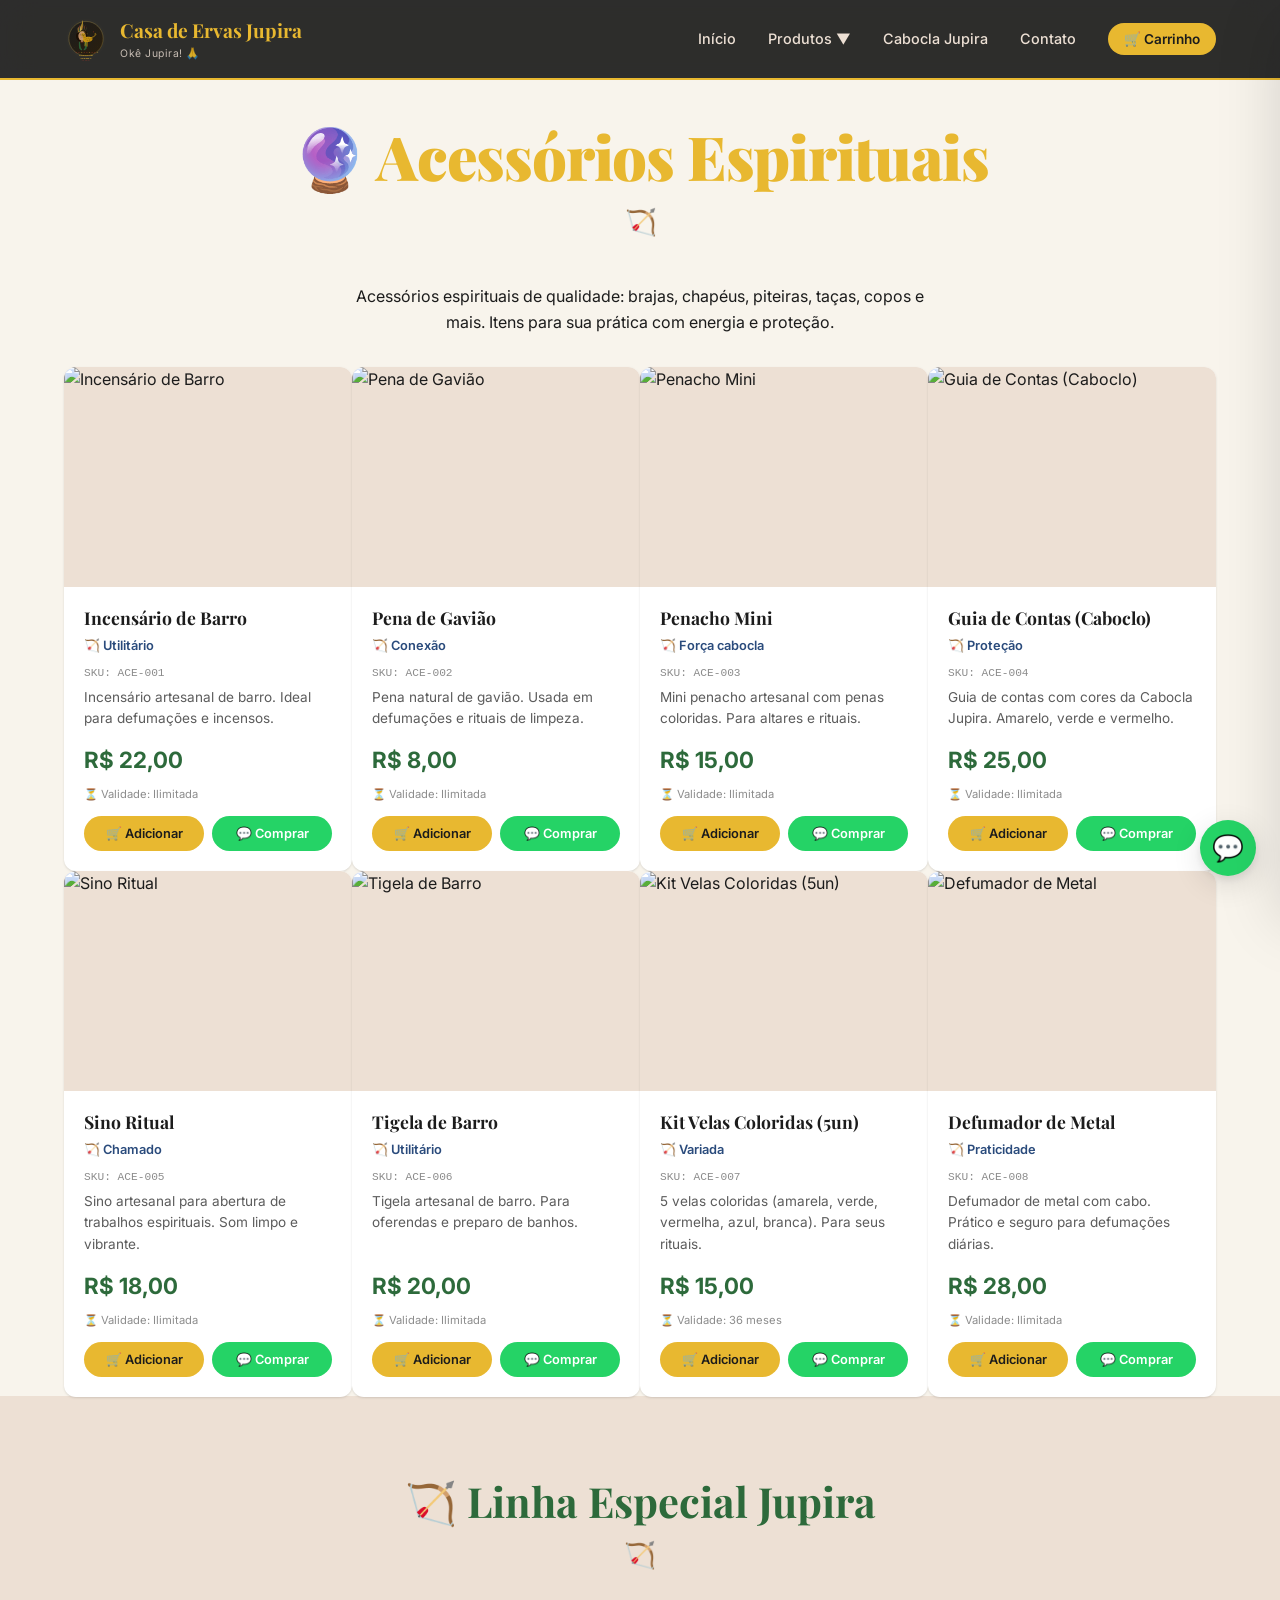
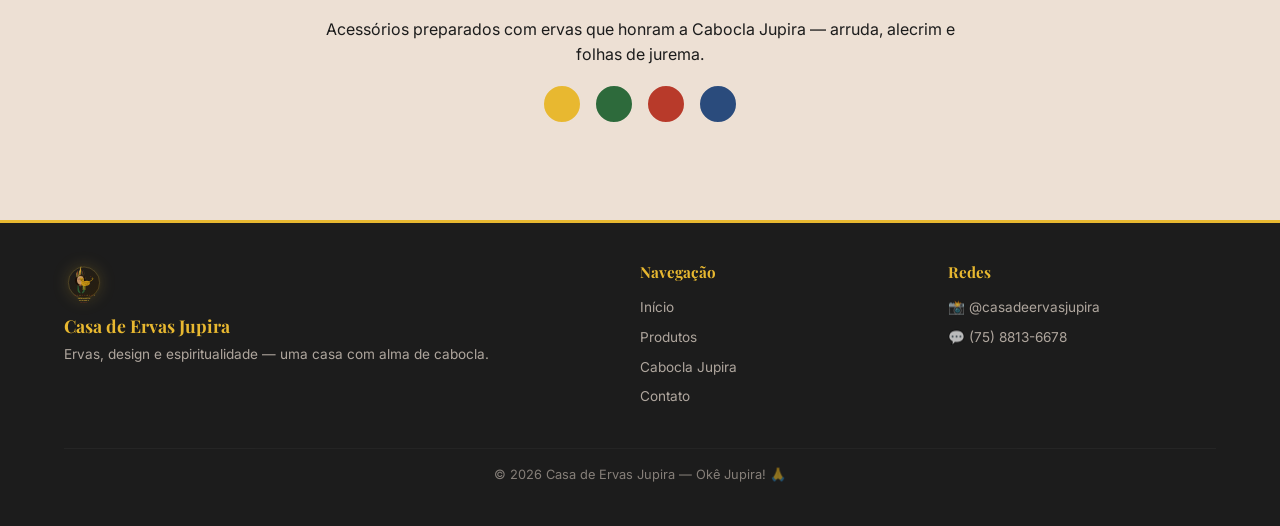
==== acessorios.html @ 44f0dab5 "feat: adicionar páginas de categorias e melhorar navegação - Criar páginas individuais: velas.html, " ====
<!DOCTYPE html>
<html lang="pt-BR">
<head>
  <meta charset="UTF-8">
  <meta name="viewport" content="width=device-width, initial-scale=1.0">
  <title>Acessórios Espirituais — Casa de Ervas Jupira</title>
  <meta name="description" content="Acessórios espirituais: brajas, chapéus, piteiras, taças, copos e mais. Itens para sua prática com energia e proteção.">
  <link rel="preconnect" href="https://fonts.googleapis.com">
  <link href="https://fonts.googleapis.com/css2?family=Playfair+Display:wght@400;700;900&family=Inter:wght@400;500;600;700&family=DM+Serif+Display:ital@0;1&display=swap" rel="stylesheet">
  <link rel="stylesheet" href="css/style.css">
  <link rel="icon" href="assets/images/logo-jupira.svg" type="image/svg+xml">
</head>
<body>

  <!-- ===== HEADER ===== -->
  <header class="header">
    <div class="container">
      <a href="index.html" class="header-logo">
        <img src="assets/images/logo-jupira.svg" alt="Casa de Ervas Jupira" width="44" height="44">
        <div>
          <span>Casa de Ervas Jupira</span>
          <small>Okê Jupira! 🙏</small>
        </div>
      </a>
      <nav class="header-nav" id="headerNav">
        <a href="index.html">Início</a>
        <div class="nav-dropdown">
          <a href="produtos.html" id="produtosToggle">Produtos ▼</a>
          <div class="dropdown-menu" id="produtosMenu">
            <a href="ervas.html">🌱 Ervas</a>
            <a href="defumadores.html">🕯️ Defumadores</a>
            <a href="velas.html">🕯️ Velas</a>
            <a href="kits.html">🎁 Kits</a>
            <a href="produtos.html">Ver Catálogo</a>
          </div>
        </div>
        <a href="sobre.html">Cabocla Jupira</a>
        <a href="contato.html">Contato</a>
        <button class="cart-btn" onclick="showCart()">
          🛒 Carrinho <span class="cart-count">0</span>
        </button>
      </nav>
      <button class="mobile-toggle" id="mobileToggle" aria-label="Menu">
        <span></span><span></span><span></span>
      </button>
    </div>
  </header>

  <!-- ===== PAGE HEADER ===== -->
  <section style="padding-top:calc(var(--header-h) + 40px);padding-bottom:0" class="section">
    <div class="container">
      <h1 class="section-title reveal">🔮 Acessórios Espirituais</h1>
      <p class="text-center reveal" style="color:var(--gray);max-width:600px;margin:0 auto 2rem">
        Acessórios espirituais de qualidade: brajas, chapéus, piteiras, taças, copos e mais. Itens para sua prática com energia e proteção.
      </p>

      <div class="produtos-grid" id="produtosGrid">
        <!-- Rendered by JS -->
      </div>
    </div>
  </section>

  <!-- ===== LINHA JUPIRA ===== -->
  <section class="section section-beige">
    <div class="container reveal" style="text-align:center;max-width:700px">
      <h2 class="section-title">🏹 Linha Especial Jupira</h2>
      <p style="color:var(--gray);margin-bottom:1rem">
        Acessórios preparados com ervas que honram a Cabocla Jupira — arruda, alecrim e folhas de jurema.
      </p>
      <div class="cores-jupira" style="justify-content:center">
        <span style="background:#E8B830"></span>
        <span style="background:#2D6A3B"></span>
        <span style="background:#B83A2A"></span>
        <span style="background:#2A4B7C"></span>
      </div>
    </div>
  </section>

  <!-- ===== FOOTER ===== -->
  <footer class="footer">
    <div class="container">
      <div class="footer-grid">
        <div class="footer-brand">
          <img src="assets/images/logo-jupira.svg" alt="Casa de Ervas Jupira" width="40" height="40">
          <h3>Casa de Ervas Jupira</h3>
          <p>Ervas, design e espiritualidade — uma casa com alma de cabocla.</p>
        </div>
        <div>
          <h4>Navegação</h4>
          <a href="index.html">Início</a>
          <a href="produtos.html">Produtos</a>
          <a href="sobre.html">Cabocla Jupira</a>
          <a href="contato.html">Contato</a>
        </div>
        <div>
          <h4>Redes</h4>
          <a href="https://instagram.com/casadeervasjupira" target="_blank">📸 @casadeervasjupira</a>
          <a href="https://wa.me/557588136678" target="_blank">💬 (75) 8813-6678</a>
        </div>
      </div>
      <div class="footer-bottom">
        © 2026 Casa de Ervas Jupira — Okê Jupira! 🙏
      </div>
    </div>
  </footer>

  <!-- ===== CART SIDEBAR ===== -->
  <div class="cart-overlay" id="cartOverlay"></div>
  <div class="cart-sidebar" id="cartSidebar">
    <div class="cart-header">
      <h3>🛒 Seu Carrinho</h3>
      <button class="cart-close" onclick="hideCart()">✕</button>
    </div>
    <div class="cart-items" id="cartItems"></div>
    <div class="cart-footer">
      <div class="cart-total">
        <span>Total</span>
        <span id="cartTotalValue">R$ 0,00</span>
      </div>
      <button class="btn btn-whatsapp" onclick="cartWhatsApp()">💬 Finalizar Pedido</button>
    </div>
  </div>

  <!-- WhatsApp Float -->
  <a href="https://wa.me/557588136678?text=Ol%C3%A1!%20Vim%20pela%20Casa%20de%20Ervas%20Jupira%20%F0%9F%8C%BF%20Ok%C3%AA%20Jupira!" target="_blank" class="whatsapp-float">💬</a>

  <script src="js/produtos.js"></script>
  <script src="js/cart.js"></script>
  <script src="js/main.js"></script>
  <script>
    // Filter products for acessorios category
    document.addEventListener('DOMContentLoaded', function() {
      renderProdutos('acessorios');
    });
  </script>
</body>
</html>
---- css/style.css ----
/* ===========================================================
   CASA DE ERVAS JUPIRA — Design System Refinado
   Cores cabocla: Amarelo #E8B830 | Verde #2D6A3B | Vermelho #B83A2A | Anil #2A4B7C
   Inspiração: Cabocla Jupira jovem + Onça-pintada + Floresta
   =========================================================== */

/* ----- 1. PRIMITIVES / TOKENS ----- */
:root {
  /* Core palette */
  --yellow: #E8B830;
  --yellow-light: #F5D86E;
  --yellow-dark: #C99A1F;
  --green: #2D6A3B;
  --green-light: #3D8A4E;
  --green-bright: #4CAF50;
  --green-dark: #1E4A28;
  --red: #B83A2A;
  --red-light: #D94A3A;
  --red-bright: #E53935;
  --red-dark: #8C2A1E;
  --anil: #2A4B7C;
  --anil-light: #3A6B9C;
  --anil-bright: #1E88E5;

  /* Neutrals */
  --dark: #1C1C1C;
  --dark-2: #2A1F0E;
  --gray-800: #2D2D2D;
  --gray-600: #5C5C5C;
  --gray-400: #8C8C8C;
  --gray-200: #C8C8C8;
  --offwhite: #F8F4EC;
  --sand: #EDE0D4;
  --white: #FFFFFF;

  /* Indigenous accent colors */
  --urucum: #CC2936;
  --jenipapo: #1A1A2E;
  --tabatinga: #F5F0E8;
  --jaguar-gold: #D4A017;
  --aroeira-pink: #D44D5C;
  --arruda-green: #5A7D6B;

  /* Typography */
  --font-display: 'Playfair Display', Georgia, serif;
  --font-body: 'Inter', -apple-system, BlinkMacSystemFont, 'Segoe UI', sans-serif;
  --font-quote: 'DM Serif Display', Georgia, serif;

  /* Spacing scale (4px base) */
  --space-1: 4px;
  --space-2: 8px;
  --space-3: 12px;
  --space-4: 16px;
  --space-5: 20px;
  --space-6: 24px;
  --space-8: 32px;
  --space-10: 40px;
  --space-12: 48px;
  --space-16: 64px;
  --space-20: 80px;

  /* Border radius */
  --radius-sm: 6px;
  --radius-md: 12px;
  --radius-lg: 20px;
  --radius-full: 50px;

  /* Shadows */
  --shadow-sm: 0 1px 3px rgba(0,0,0,0.08), 0 1px 2px rgba(0,0,0,0.06);
  --shadow-md: 0 4px 12px rgba(0,0,0,0.1), 0 2px 4px rgba(0,0,0,0.06);
  --shadow-lg: 0 8px 30px rgba(0,0,0,0.12), 0 4px 8px rgba(0,0,0,0.08);
  --shadow-xl: 0 20px 60px rgba(0,0,0,0.15);
  --shadow-glow: 0 0 30px rgba(232,184,48,0.15);

  /* Transitions */
  --ease-out: cubic-bezier(0.16, 1, 0.3, 1);
  --ease-in-out: cubic-bezier(0.65, 0, 0.35, 1);
  --duration-fast: 200ms;
  --duration-normal: 400ms;
  --duration-slow: 600ms;

  /* Layout */
  --max-width: 1200px;
  --header-h: 80px;
}

/* ----- 2. RESET ----- */
*, *::before, *::after { box-sizing: border-box; margin: 0; padding: 0; }

html {
  scroll-behavior: smooth;
  -webkit-font-smoothing: antialiased;
  -moz-osx-font-smoothing: grayscale;
}

body {
  font-family: var(--font-body);
  color: var(--dark);
  background: var(--offwhite);
  line-height: 1.6;
  overflow-x: hidden;
}

img { max-width: 100%; height: auto; display: block; }
a { color: inherit; text-decoration: none; }
ul { list-style: none; }
button { cursor: pointer; font-family: var(--font-body); }
.container { max-width: var(--max-width); margin: 0 auto; padding: 0 var(--space-6); }

/* ----- 3. TYPOGRAPHY ----- */
h1, h2, h3, h4, h5 { font-family: var(--font-display); line-height: 1.2; font-weight: 700; }
h1 { font-size: clamp(2.2rem, 5vw, 3.8rem); font-weight: 900; color: var(--yellow); letter-spacing: -0.02em; }
h2 { font-size: clamp(1.6rem, 4vw, 2.6rem); color: var(--green); }
h3 { font-size: clamp(1.2rem, 3vw, 1.8rem); }
h4 { font-size: 1.1rem; }

.section-title {
  text-align: center;
  margin-bottom: var(--space-12);
  position: relative;
}
.section-title::after {
  content: '🏹';
  display: block;
  font-size: 1.6rem;
  margin-top: var(--space-3);
  animation: float 3s ease-in-out infinite;
}

/* ----- 4. HEADER ----- */
.header {
  position: fixed; top: 0; left: 0; right: 0; z-index: 1000;
  height: var(--header-h);
  background: rgba(28,28,28,0.92);
  backdrop-filter: blur(16px) saturate(180%);
  -webkit-backdrop-filter: blur(16px) saturate(180%);
  border-bottom: 2px solid var(--yellow);
  transition: background var(--duration-normal) var(--ease-out);
}

.header .container {
  display: flex;
  align-items: center;
  justify-content: space-between;
  height: 100%;
}

.header-logo {
  display: flex;
  align-items: center;
  gap: var(--space-3);
  z-index: 1001;
}
.header-logo img { width: 44px; height: 44px; border-radius: 50%; }
.header-logo span {
  font-family: var(--font-display);
  font-size: 1.2rem;
  color: var(--yellow);
  font-weight: 700;
}
.header-logo small {
  display: block;
  font-size: 0.65rem;
  color: var(--sand);
  font-family: var(--font-body);
  font-weight: 400;
  letter-spacing: 0.5px;
  opacity: 0.8;
}

.header-nav {
  display: flex;
  align-items: center;
  gap: var(--space-8);
}

.header-nav a {
  color: var(--sand);
  font-size: 0.9rem;
  font-weight: 500;
  transition: color var(--duration-fast) ease;
  position: relative;
  padding: var(--space-1) 0;
}
.header-nav a:hover,
.header-nav a.active { color: var(--yellow); }

.header-nav a::after {
  content: '';
  position: absolute;
  bottom: -2px; left: 0; right: 0;
  height: 2px;
  background: var(--yellow);
  transform: scaleX(0);
  transition: transform var(--duration-normal) var(--ease-out);
}
.header-nav a:hover::after,
.header-nav a.active::after { transform: scaleX(1); }

.cart-btn {
  display: flex; align-items: center; gap: var(--space-2);
  background: var(--yellow); color: var(--dark); padding: var(--space-2) var(--space-4);
  border-radius: var(--radius-full); font-size: 0.85rem; font-weight: 600;
  transition: all var(--duration-fast) var(--ease-out); border: none;
}
.cart-btn:hover { background: var(--yellow-light); transform: translateY(-1px); box-shadow: var(--shadow-md); }
.cart-count {
  background: var(--red); color: white; font-size: 0.65rem;
  min-width: 18px; height: 18px; border-radius: 50%;
  display: flex; align-items: center; justify-content: center; font-weight: 700;
}

.mobile-toggle {
  display: none; flex-direction: column; gap: 5px; cursor: pointer;
  background: none; border: none; padding: var(--space-1); z-index: 1001;
}
.mobile-toggle span {
  width: 24px; height: 2px; background: var(--sand);
  transition: all var(--duration-fast) var(--ease-out); border-radius: 2px;
}
.mobile-toggle.open span:nth-child(1) { transform: rotate(45deg) translate(5px, 5px); }
.mobile-toggle.open span:nth-child(2) { opacity: 0; }
.mobile-toggle.open span:nth-child(3) { transform: rotate(-45deg) translate(5px, -5px); }

/* ----- 5. BUTTONS ----- */
.btn {
  display: inline-flex; align-items: center; gap: var(--space-2);
  padding: 14px 32px; border-radius: var(--radius-full);
  font-weight: 600; font-size: 0.95rem;
  transition: all var(--duration-fast) var(--ease-out);
  cursor: pointer; border: none; font-family: var(--font-body);
  position: relative; overflow: hidden;
}

.btn::after {
  content: '';
  position: absolute; inset: 0;
  background: linear-gradient(135deg, rgba(255,255,255,0.1), transparent);
  opacity: 0;
  transition: opacity var(--duration-fast) ease;
}
.btn:hover::after { opacity: 1; }

.btn-primary { background: var(--yellow); color: var(--dark); }
.btn-primary:hover { background: var(--yellow-light); transform: translateY(-2px); box-shadow: var(--shadow-md); }

.btn-secondary { background: transparent; color: var(--yellow); border: 2px solid var(--yellow); }
.btn-secondary:hover { background: var(--yellow); color: var(--dark); transform: translateY(-2px); }

.btn-whatsapp { background: #25D366; color: white; }
.btn-whatsapp:hover { background: #20BD5A; transform: translateY(-2px); box-shadow: var(--shadow-md); }

.btn-sm { padding: 10px 20px; font-size: 0.85rem; }
.btn-lg { padding: 16px 40px; font-size: 1.1rem; }

/* ----- 6. HERO ----- */
.hero {
  min-height: 100vh; display: flex; align-items: center;
  background: linear-gradient(135deg, var(--dark) 0%, var(--dark-2) 40%, var(--green-dark) 100%);
  position: relative; overflow: hidden; padding-top: var(--header-h);
}

.hero::before {
  content: ''; position: absolute; inset: 0;
  background:
    radial-gradient(ellipse at 20% 50%, rgba(232,184,48,0.08) 0%, transparent 50%),
    radial-gradient(ellipse at 80% 50%, rgba(45,106,59,0.1) 0%, transparent 50%);
  z-index: 0;
}

.hero::after {
  content: ''; position: absolute; bottom: 0; left: 0; right: 0; height: 200px;
  background: linear-gradient(transparent, var(--offwhite)); z-index: 1;
  pointer-events: none;
}

.hero .container {
  position: relative; z-index: 2;
  display: grid; grid-template-columns: 1fr 1fr; gap: 60px; align-items: center;
}

.hero-content h1 { margin-bottom: var(--space-2); }
.hero-content .subtitle {
  font-family: var(--font-quote); font-size: 1.3rem; color: var(--sand);
  font-style: italic; margin-bottom: var(--space-6);
}
.hero-content p { color: rgba(255,255,255,0.7); font-size: 1.05rem; max-width: 500px; margin-bottom: var(--space-8); line-height: 1.7; }

.hero-buttons { display: flex; gap: var(--space-4); flex-wrap: wrap; }

.hero-visual { display: flex; justify-content: center; align-items: center; }
.hero-visual svg { max-width: 420px; width: 100%; filter: drop-shadow(0 10px 60px rgba(232,184,48,0.15)); }

/* Hero decorative corner elements */
.hero-corner {
  position: absolute; z-index: 1; pointer-events: none; opacity: 0.15;
}
.hero-corner--tl { top: 100px; left: -40px; transform: rotate(-30deg); width: 120px; }
.hero-corner--br { bottom: 80px; right: -30px; transform: rotate(150deg); width: 100px; }

/* ----- 7. SECTIONS ----- */
.section { padding: var(--space-20) 0; }
.section-beige { background: var(--sand); }
.section-dark { background: var(--dark); color: var(--sand); }
.section-dark h2 { color: var(--yellow); }
.section-dark .section-title::after { opacity: 0.7; }

/* ----- 8. FEATURES GRID ----- */
.features-grid {
  display: grid;
  grid-template-columns: repeat(auto-fit, minmax(240px, 1fr));
  gap: var(--space-6);
}
.feature-card {
  background: var(--white); padding: var(--space-8) var(--space-6);
  border-radius: var(--radius-md); text-align: center;
  box-shadow: var(--shadow-sm); transition: all var(--duration-normal) var(--ease-out);
  border-top: 3px solid var(--yellow);
  position: relative; overflow: hidden;
}
.feature-card::before {
  content: '';
  position: absolute; top: 0; left: 0; right: 0;
  height: 3px;
  background: linear-gradient(90deg, var(--yellow), var(--red), var(--green));
  opacity: 0;
  transition: opacity var(--duration-normal) ease;
}
.feature-card:hover::before { opacity: 1; }
.feature-card:hover { transform: translateY(-6px); box-shadow: var(--shadow-lg); }
.feature-card .icon { font-size: 2.8rem; margin-bottom: var(--space-4); display: block; }
.feature-card h3 { font-size: 1.15rem; margin-bottom: var(--space-2); color: var(--green); }
.feature-card p { font-size: 0.9rem; color: var(--gray-600); line-height: 1.7; }

/* ----- 9. PRODUCT CARDS ----- */
.produtos-grid {
  display: grid;
  grid-template-columns: repeat(auto-fill, minmax(280px, 1fr));
  gap: var(--space-7);
}

.produto-card {
  background: var(--white); border-radius: var(--radius-md); overflow: hidden;
  box-shadow: var(--shadow-sm); transition: all var(--duration-normal) var(--ease-out);
  display: flex; flex-direction: column;
  will-change: transform;
}
.produto-card:hover { transform: translateY(-6px); box-shadow: var(--shadow-xl); }

.produto-card .img-wrap {
  height: 220px; background: var(--sand); position: relative; overflow: hidden;
}
.produto-card .img-wrap img {
  width: 100%; height: 100%; object-fit: cover;
  transition: transform var(--duration-slow) var(--ease-out);
}
.produto-card:hover .img-wrap img { transform: scale(1.08); }

.produto-card .img-wrap .img-placeholder {
  width: 100%; height: 100%;
  display: flex; align-items: center; justify-content: center;
  font-size: 3rem;
  background: linear-gradient(135deg, var(--sand), var(--offwhite));
}

.produto-card .badge {
  position: absolute; top: var(--space-3); left: var(--space-3);
  background: var(--yellow); color: var(--dark); padding: 4px 12px;
  border-radius: var(--radius-full); font-size: 0.7rem; font-weight: 700;
  z-index: 2;
}
.produto-card .badge-jupira { background: var(--red); color: white; }
.produto-card .badge-especial { background: var(--green); color: white; }

.produto-card .info {
  padding: var(--space-5); flex: 1;
  display: flex; flex-direction: column;
}
.produto-card .info h3 { font-size: 1.1rem; margin-bottom: var(--space-2); }
.produto-card .info .energia {
  font-size: 0.8rem; color: var(--anil); font-weight: 600;
  margin-bottom: var(--space-2);
  display: flex; align-items: center; gap: var(--space-1);
}
.produto-card .info .sku {
  font-size: 0.7rem; color: var(--gray-400); font-family: monospace;
  margin-bottom: var(--space-1);
}
.produto-card .info .desc {
  font-size: 0.85rem; color: var(--gray-600); margin-bottom: var(--space-3);
  flex: 1; line-height: 1.6;
}
.produto-card .info .preco {
  font-size: 1.4rem; font-weight: 700; color: var(--green);
  margin-bottom: var(--space-2);
}
.produto-card .info .validade {
  font-size: 0.7rem; color: var(--gray-400); margin-bottom: var(--space-3);
}
.produto-card .info .actions { display: flex; gap: var(--space-2); }
.produto-card .info .actions .btn {
  flex: 1; justify-content: center; font-size: 0.8rem; padding: 10px 16px;
}

/* ----- 10. SOBRE (JUPIRA) SECTION ----- */
.sobre-grid { display: grid; grid-template-columns: 1fr 1fr; gap: var(--space-12); align-items: start; }
.sobre-visual svg { width: 100%; max-width: 400px; margin: 0 auto; display: block; }
.sobre-texto h2 { margin-bottom: var(--space-6); }
.sobre-texto p { margin-bottom: var(--space-4); color: var(--gray-600); line-height: 1.8; }
.sobre-texto .quote {
  font-family: var(--font-quote); font-style: italic; font-size: 1.15rem;
  color: var(--red); padding: var(--space-5) var(--space-6);
  border-left: 4px solid var(--yellow);
  background: rgba(232,184,48,0.06);
  border-radius: 0 var(--radius-sm) var(--radius-sm) 0;
  margin: var(--space-6) 0;
}
.cores-jupira { display: flex; gap: var(--space-3); margin: var(--space-4) 0; }
.cores-jupira span {
  width: 40px; height: 40px; border-radius: 50%;
  border: 2px solid var(--sand); transition: transform var(--duration-fast) ease;
}
.cores-jupira span:hover { transform: scale(1.15); }

/* ----- 11. CATEGORY FILTER ----- */
.filtros { display: flex; gap: var(--space-3); flex-wrap: wrap; justify-content: center; margin-bottom: var(--space-8); }
.filtro-btn {
  padding: 10px 24px; border-radius: var(--radius-full);
  border: 2px solid var(--green);
  background: transparent; color: var(--green); font-weight: 600; font-size: 0.85rem;
  cursor: pointer; transition: all var(--duration-fast) var(--ease-out);
}
.filtro-btn:hover { background: var(--green); color: white; transform: translateY(-1px); }
.filtro-btn.active { background: var(--green); color: white; box-shadow: var(--shadow-md); }

/* ----- 12. CART ----- */
.cart-overlay {
  position: fixed; inset: 0; background: rgba(0,0,0,0.5); z-index: 2000;
  opacity: 0; pointer-events: none; transition: opacity var(--duration-normal) ease;
}
.cart-overlay.open { opacity: 1; pointer-events: all; }

.cart-sidebar {
  position: fixed; top: 0; right: 0; bottom: 0;
  width: 420px; max-width: 90vw;
  background: var(--white); z-index: 2001; padding: var(--space-6);
  transform: translateX(100%);
  transition: transform var(--duration-normal) var(--ease-out);
  display: flex; flex-direction: column;
  box-shadow: var(--shadow-xl);
}
.cart-sidebar.open { transform: translateX(0); }

.cart-header { display: flex; justify-content: space-between; align-items: center; margin-bottom: var(--space-6); }
.cart-header h3 { font-family: var(--font-display); color: var(--green); font-size: 1.2rem; }
.cart-close { background: none; border: none; font-size: 1.5rem; cursor: pointer; color: var(--gray-400); transition: color var(--duration-fast) ease; }
.cart-close:hover { color: var(--dark); }

.cart-items { flex: 1; overflow-y: auto; display: flex; flex-direction: column; gap: var(--space-3); }
.cart-item {
  display: flex; gap: var(--space-3); padding: var(--space-3);
  background: var(--offwhite); border-radius: var(--radius-sm); align-items: center;
}
.cart-item img { width: 56px; height: 56px; border-radius: var(--radius-sm); object-fit: cover; }
.cart-item-info { flex: 1; }
.cart-item-info h4 { font-size: 0.9rem; margin-bottom: 2px; }
.cart-item-info .preco { font-size: 0.85rem; color: var(--green); font-weight: 600; }
.cart-item-qty { display: flex; align-items: center; gap: var(--space-2); }
.cart-item-qty button {
  width: 28px; height: 28px; border-radius: 50%; border: 1px solid var(--sand);
  background: white; cursor: pointer; font-weight: 700; font-size: 0.9rem;
  display: flex; align-items: center; justify-content: center;
  transition: all var(--duration-fast) ease;
}
.cart-item-qty button:hover { border-color: var(--green); background: var(--offwhite); }
.cart-item-qty span { font-weight: 600; min-width: 20px; text-align: center; }
.cart-item .remove { color: var(--gray-400); cursor: pointer; font-size: 1.1rem; background: none; border: none; transition: color var(--duration-fast) ease; padding: 4px; }
.cart-item .remove:hover { color: var(--red); }

.cart-footer { border-top: 1px solid var(--sand); padding-top: var(--space-4); margin-top: var(--space-4); }
.cart-total { display: flex; justify-content: space-between; font-weight: 700; font-size: 1.1rem; margin-bottom: var(--space-3); }
.cart-footer .btn-whatsapp { width: 100%; justify-content: center; padding: 14px; font-size: 1rem; }
.cart-empty { text-align: center; padding: var(--space-10) 0; color: var(--gray-600); }
.cart-empty .icon { font-size: 3rem; margin-bottom: var(--space-3); }

/* ----- 12.5 CART META (SKU / Validade) ----- */
.cart-meta { display: flex; gap: var(--space-2); margin-top: 4px; flex-wrap: wrap; }
.cart-sku { font-size: 0.6rem; color: var(--gray-400); font-family: monospace; }
.cart-validade { font-size: 0.6rem; color: var(--gray-400); }

/* ----- 12.6 CATEGORIAS GRID (Home) ----- */
.categorias-grid {
  display: grid;
  grid-template-columns: repeat(auto-fit, minmax(130px, 1fr));
  gap: var(--space-4);
}
.categoria-card {
  display: flex; flex-direction: column; align-items: center; gap: var(--space-2);
  background: var(--white); padding: var(--space-5) var(--space-3);
  border-radius: var(--radius-md); text-align: center;
  border: 1px solid var(--sand); box-shadow: var(--shadow-sm);
  transition: all var(--duration-normal) var(--ease-out);
}
.categoria-card:hover { transform: translateY(-4px); box-shadow: var(--shadow-lg); border-color: var(--green); }
.categoria-icon { font-size: 2rem; }
.categoria-nome { font-size: 0.85rem; font-weight: 600; color: var(--green); }
.categoria-count { font-size: 0.7rem; color: var(--gray-400); }

/* ----- 12.7 MESSAGE QUICK BUTTONS ----- */
.msg-quick-btn {
  display: block; padding: var(--space-4); background: var(--white);
  border-radius: var(--radius-sm); border: 1px solid var(--sand);
  text-align: center; font-size: 0.9rem; font-weight: 500; color: var(--green);
  text-decoration: none; cursor: pointer;
  transition: all var(--duration-fast) var(--ease-out);
}
.msg-quick-btn:hover { border-color: var(--green); background: var(--offwhite); transform: translateY(-2px); box-shadow: var(--shadow-sm); }

/* ----- 13. FOOTER ----- */
.footer {
  background: var(--dark); color: var(--sand); padding: var(--space-10) 0;
  border-top: 3px solid var(--yellow);
}
.footer-grid { display: grid; grid-template-columns: 2fr 1fr 1fr; gap: var(--space-10); }
.footer-brand img { width: 40px; height: 40px; margin-bottom: var(--space-3); filter: drop-shadow(0 0 8px rgba(232,184,48,0.2)); }
.footer-brand h3 { font-family: var(--font-display); color: var(--yellow); font-size: 1.1rem; margin-bottom: var(--space-2); }
.footer-brand p { font-size: 0.85rem; opacity: 0.7; line-height: 1.6; }
.footer h4 { color: var(--yellow); font-family: var(--font-display); margin-bottom: var(--space-4); font-size: 0.95rem; }
.footer a { display: block; font-size: 0.85rem; opacity: 0.7; margin-bottom: var(--space-2); transition: all var(--duration-fast) ease; }
.footer a:hover { opacity: 1; color: var(--yellow); padding-left: 4px; }
.footer-bottom { text-align: center; margin-top: var(--space-8); padding-top: var(--space-4); border-top: 1px solid rgba(255,255,255,0.08); font-size: 0.8rem; opacity: 0.5; }

/* ----- 14. WHATSAPP FLOAT ----- */
.whatsapp-float {
  position: fixed; bottom: 24px; right: 24px; z-index: 999;
  width: 56px; height: 56px; border-radius: 50%;
  background: #25D366; color: white; border: none;
  display: flex; align-items: center; justify-content: center;
  font-size: 1.6rem; cursor: pointer; box-shadow: var(--shadow-lg);
  transition: all var(--duration-fast) var(--ease-out);
  animation: whatsappPulse 2s ease-in-out infinite;
}
.whatsapp-float:hover { transform: scale(1.1) rotate(-5deg); box-shadow: 0 8px 30px rgba(37,211,102,0.4); animation: none; }

@keyframes whatsappPulse {
  0%, 100% { box-shadow: var(--shadow-lg); }
  50% { box-shadow: 0 8px 30px rgba(37,211,102,0.3); }
}

/* ----- 15. PRODUTO DETAIL PAGE ----- */
.produto-page { padding-top: calc(var(--header-h) + var(--space-10)); min-height: 100vh; }
.produto-detail {
  display: grid; grid-template-columns: 1fr 1fr; gap: var(--space-12); margin-top: var(--space-8);
}
.produto-detail .gallery {
  border-radius: var(--radius-md); overflow: hidden; background: var(--sand);
  position: relative;
}
.produto-detail .gallery img { width: 100%; height: 500px; object-fit: cover; }
.produto-detail .gallery .gallery-badge {
  position: absolute; top: var(--space-4); left: var(--space-4);
  padding: 6px 16px; border-radius: var(--radius-full); font-size: 0.8rem; font-weight: 700;
}
.produto-detail .info { padding: var(--space-4) 0; }
.produto-detail .info h1 { color: var(--dark); margin-bottom: var(--space-2); }
.produto-detail .info .energia {
  font-size: 1rem; color: var(--anil); font-weight: 500;
  display: flex; align-items: center; gap: var(--space-2); margin-bottom: var(--space-2);
}
.produto-detail .info .sku-validade {
  display: flex; gap: var(--space-6); margin-bottom: var(--space-4);
  font-size: 0.8rem; color: var(--gray-400);
}
.produto-detail .info .sku-validade span { display: flex; align-items: center; gap: var(--space-1); }
.produto-detail .info .preco {
  font-size: 2.2rem; color: var(--green); font-weight: 700; margin: var(--space-4) 0;
}
.produto-detail .info .desc {
  color: var(--gray-600); line-height: 1.8; margin-bottom: var(--space-6);
  font-size: 1rem;
}
.produto-detail .info .actions { display: flex; flex-direction: column; gap: var(--space-3); }
.produto-detail .info .actions .btn { justify-content: center; padding: 16px; }

/* ----- 16. CONTATO PAGE ----- */
.contato-page { padding-top: calc(var(--header-h) + var(--space-10)); min-height: 100vh; }
.contato-grid { display: grid; grid-template-columns: 1fr 1fr; gap: var(--space-12); margin-top: var(--space-8); max-width: 800px; margin-left: auto; margin-right: auto; }
.contato-card {
  background: var(--white); padding: var(--space-8); border-radius: var(--radius-md);
  box-shadow: var(--shadow-sm); text-align: center;
  transition: all var(--duration-normal) var(--ease-out);
}
.contato-card:hover { transform: translateY(-4px); box-shadow: var(--shadow-lg); }
.contato-card .icon { font-size: 3.5rem; margin-bottom: var(--space-4); }
.contato-card h3 { color: var(--green); margin-bottom: var(--space-2); }
.contato-card p { color: var(--gray-600); margin-bottom: var(--space-4); line-height: 1.6; }
.contato-card .btn { width: 100%; justify-content: center; }

/* ----- 17. SCROLL ANIMATIONS (Intersection Observer) ----- */
.reveal {
  opacity: 0;
  transform: translateY(40px);
  transition: opacity 0.7s var(--ease-out), transform 0.7s var(--ease-out);
  will-change: opacity, transform;
}

.reveal.visible {
  opacity: 1;
  transform: translateY(0);
}

.reveal-scale {
  opacity: 0;
  transform: scale(0.92);
  transition: opacity 0.7s var(--ease-out), transform 0.7s var(--ease-out);
  will-change: opacity, transform;
}
.reveal-scale.visible {
  opacity: 1;
  transform: scale(1);
}

.reveal-left {
  opacity: 0;
  transform: translateX(-40px);
  transition: opacity 0.7s var(--ease-out), transform 0.7s var(--ease-out);
  will-change: opacity, transform;
}
.reveal-left.visible {
  opacity: 1;
  transform: translateX(0);
}

.reveal-right {
  opacity: 0;
  transform: translateX(40px);
  transition: opacity 0.7s var(--ease-out), transform 0.7s var(--ease-out);
  will-change: opacity, transform;
}
.reveal-right.visible {
  opacity: 1;
  transform: translateX(0);
}

/* Stagger children */
.reveal-stagger > .reveal,
.reveal-stagger > .reveal-scale,
.reveal-stagger > .reveal-left,
.reveal-stagger > .reveal-right {
  transition-delay: calc(0.1s * var(--i, 0));
}

/* Reduced motion */
@media (prefers-reduced-motion: reduce) {
  .reveal, .reveal-scale, .reveal-left, .reveal-right {
    opacity: 1; transform: none; transition: none;
  }
  .animate { animation: none !important; opacity: 1 !important; }
  html { scroll-behavior: auto; }
}

/* ----- 18. KEYFRAMES ----- */
@keyframes fadeInUp {
  from { opacity: 0; transform: translateY(30px); }
  to { opacity: 1; transform: translateY(0); }
}

@keyframes float {
  0%, 100% { transform: translateY(0); }
  50% { transform: translateY(-8px); }
}

@keyframes shimmer {
  0% { background-position: -200% center; }
  100% { background-position: 200% center; }
}

.animate { animation: fadeInUp 0.6s ease both; }
.delay-1 { animation-delay: 0.1s; }
.delay-2 { animation-delay: 0.2s; }
.delay-3 { animation-delay: 0.3s; }
.delay-4 { animation-delay: 0.4s; }

/* ----- 19. CONTADOR / STATS ----- */
.stats-grid {
  display: grid; grid-template-columns: repeat(auto-fit, minmax(160px, 1fr));
  gap: var(--space-4); margin: var(--space-8) 0;
}
.stat-card {
  background: var(--white); padding: var(--space-5); border-radius: var(--radius-md);
  text-align: center; box-shadow: var(--shadow-sm); border: 1px solid var(--sand);
}
.stat-card .numero { font-size: 1.8rem; font-weight: 900; color: var(--yellow); }
.stat-card .label { font-size: 0.8rem; color: var(--gray-600); margin-top: var(--space-1); }

/* ----- 20. TIMELINE (SOBRE PAGE) ----- */
.timeline { position: relative; padding-left: var(--space-8); }
.timeline::before {
  content: ''; position: absolute; left: 8px; top: 0; bottom: 0;
  width: 3px; background: var(--yellow); border-radius: 2px;
}
.timeline-item {
  position: relative; margin-bottom: var(--space-7); padding-left: var(--space-5);
  transition: all var(--duration-normal) ease;
}
.timeline-item::before {
  content: '🏹'; position: absolute; left: -24px; top: 0; font-size: 1rem;
}
.timeline-item h3 { font-size: 1.1rem; color: var(--green); margin-bottom: var(--space-2); }
.timeline-item p { color: var(--gray-600); font-size: 0.95rem; line-height: 1.7; }

/* ----- 21. ATRIBUTOS GRID ----- */
.atributos-grid { display: grid; grid-template-columns: repeat(auto-fit, minmax(180px, 1fr)); gap: var(--space-4); }
.atributo-card {
  background: var(--white); padding: var(--space-5); border-radius: var(--radius-sm);
  text-align: center; box-shadow: var(--shadow-sm); border: 1px solid var(--sand);
  transition: all var(--duration-normal) var(--ease-out);
}
.atributo-card:hover { transform: translateY(-3px); box-shadow: var(--shadow-md); }
.atributo-card .valor { font-size: 1rem; font-weight: 700; color: var(--green); }
.atributo-card .label { font-size: 0.8rem; color: var(--gray-600); margin-top: var(--space-1); }

/* ----- 22. MESSAGE QUICK BUTTONS ----- */
.msg-grid { display: grid; grid-template-columns: 1fr 1fr; gap: var(--space-3); }
.msg-btn {
  display: block; padding: var(--space-4); background: var(--white);
  border-radius: var(--radius-sm); border: 1px solid var(--sand);
  text-align: center; font-size: 0.9rem; font-weight: 500; color: var(--green);
  transition: all var(--duration-fast) var(--ease-out);
}
.msg-btn:hover { border-color: var(--green); background: var(--offwhite); transform: translateY(-2px); box-shadow: var(--shadow-sm); }

/* ----- 23. PRODUCT INFO SECTION (detail) ----- */
.produto-info-grid { display: grid; grid-template-columns: 1fr 1fr; gap: var(--space-4); margin-top: var(--space-6); }
.produto-info-item { display: flex; align-items: center; gap: var(--space-3); padding: var(--space-3); background: var(--offwhite); border-radius: var(--radius-sm); }
.produto-info-item .label { font-size: 0.8rem; color: var(--gray-400); }
.produto-info-item .value { font-size: 0.9rem; font-weight: 600; color: var(--green); }

/* ----- 24. LINHA JUPIRA DESTAQUE ----- */
.jupira-section {
  position: relative;
  overflow: hidden;
}
.jupira-section::before {
  content: '';
  position: absolute; inset: 0;
  background: linear-gradient(135deg, rgba(184,58,42,0.05), rgba(232,184,48,0.05));
  z-index: 0;
}

/* ----- 25. NAV DROPDOWN ----- */
.nav-dropdown { position: relative; }
.nav-dropdown .dropdown-menu {
  position: absolute; top: 100%; left: 0;
  background: var(--dark); border: 1px solid var(--yellow);
  border-radius: var(--radius-md); padding: var(--space-3);
  min-width: 200px; z-index: 100;
  opacity: 0; visibility: hidden; transform: translateY(-10px);
  transition: all var(--duration-fast) var(--ease-out);
  display: flex; flex-direction: column; gap: var(--space-2);
}
.nav-dropdown .dropdown-menu.open {
  opacity: 1; visibility: visible; transform: translateY(0);
}
.nav-dropdown .dropdown-menu a {
  padding: 8px 12px; border-radius: var(--radius-sm);
  color: var(--sand); font-size: 0.85rem;
  transition: all var(--duration-fast) ease;
  display: flex; align-items: center; gap: 8px;
}
.nav-dropdown .dropdown-menu a:hover {
  background: var(--yellow); color: var(--dark);
}

/* ----- 26. RESPONSIVE ----- */
@media (max-width: 900px) {
  .hero .container { grid-template-columns: 1fr; text-align: center; }
  .hero-content p { margin: 0 auto var(--space-8); }
  .hero-buttons { justify-content: center; }
  .hero-visual { display: none; }

  .sobre-grid { grid-template-columns: 1fr; text-align: center; }
  .sobre-visual svg { max-width: 250px; }

  .produto-detail { grid-template-columns: 1fr; }
  .produto-detail .gallery img { height: 300px; }
  .produto-info-grid { grid-template-columns: 1fr; }

  .contato-grid { grid-template-columns: 1fr; }
  .footer-grid { grid-template-columns: 1fr; text-align: center; }
  .produtos-grid { grid-template-columns: repeat(2, 1fr); gap: var(--space-4); }
  .msg-grid { grid-template-columns: 1fr; }
}

@media (max-width: 600px) {
  .header-nav { display: none; }
  .mobile-toggle { display: flex; }

  .header-nav.open {
    display: flex;
    position: fixed; top: var(--header-h); left: 0; right: 0;
    background: rgba(28,28,28,0.98);
    flex-direction: column; padding: var(--space-6); gap: var(--space-5);
    border-bottom: 2px solid var(--yellow);
    align-items: center;
  }

  .produtos-grid { grid-template-columns: 1fr; }
  .section { padding: var(--space-12) 0; }
  .cart-sidebar { width: 100vw; max-width: 100vw; }
  .produto-card .img-wrap { height: 180px; }
  .stats-grid { grid-template-columns: repeat(2, 1fr); }
  .atributos-grid { grid-template-columns: repeat(2, 1fr); }
  .features-grid { grid-template-columns: 1fr; }
}

/* ----- 26. UTILITIES ----- */
.text-center { text-align: center; }
.mt-1 { margin-top: var(--space-4); }
.mt-2 { margin-top: var(--space-8); }
.mb-1 { margin-bottom: var(--space-4); }
.mb-2 { margin-bottom: var(--space-8); }
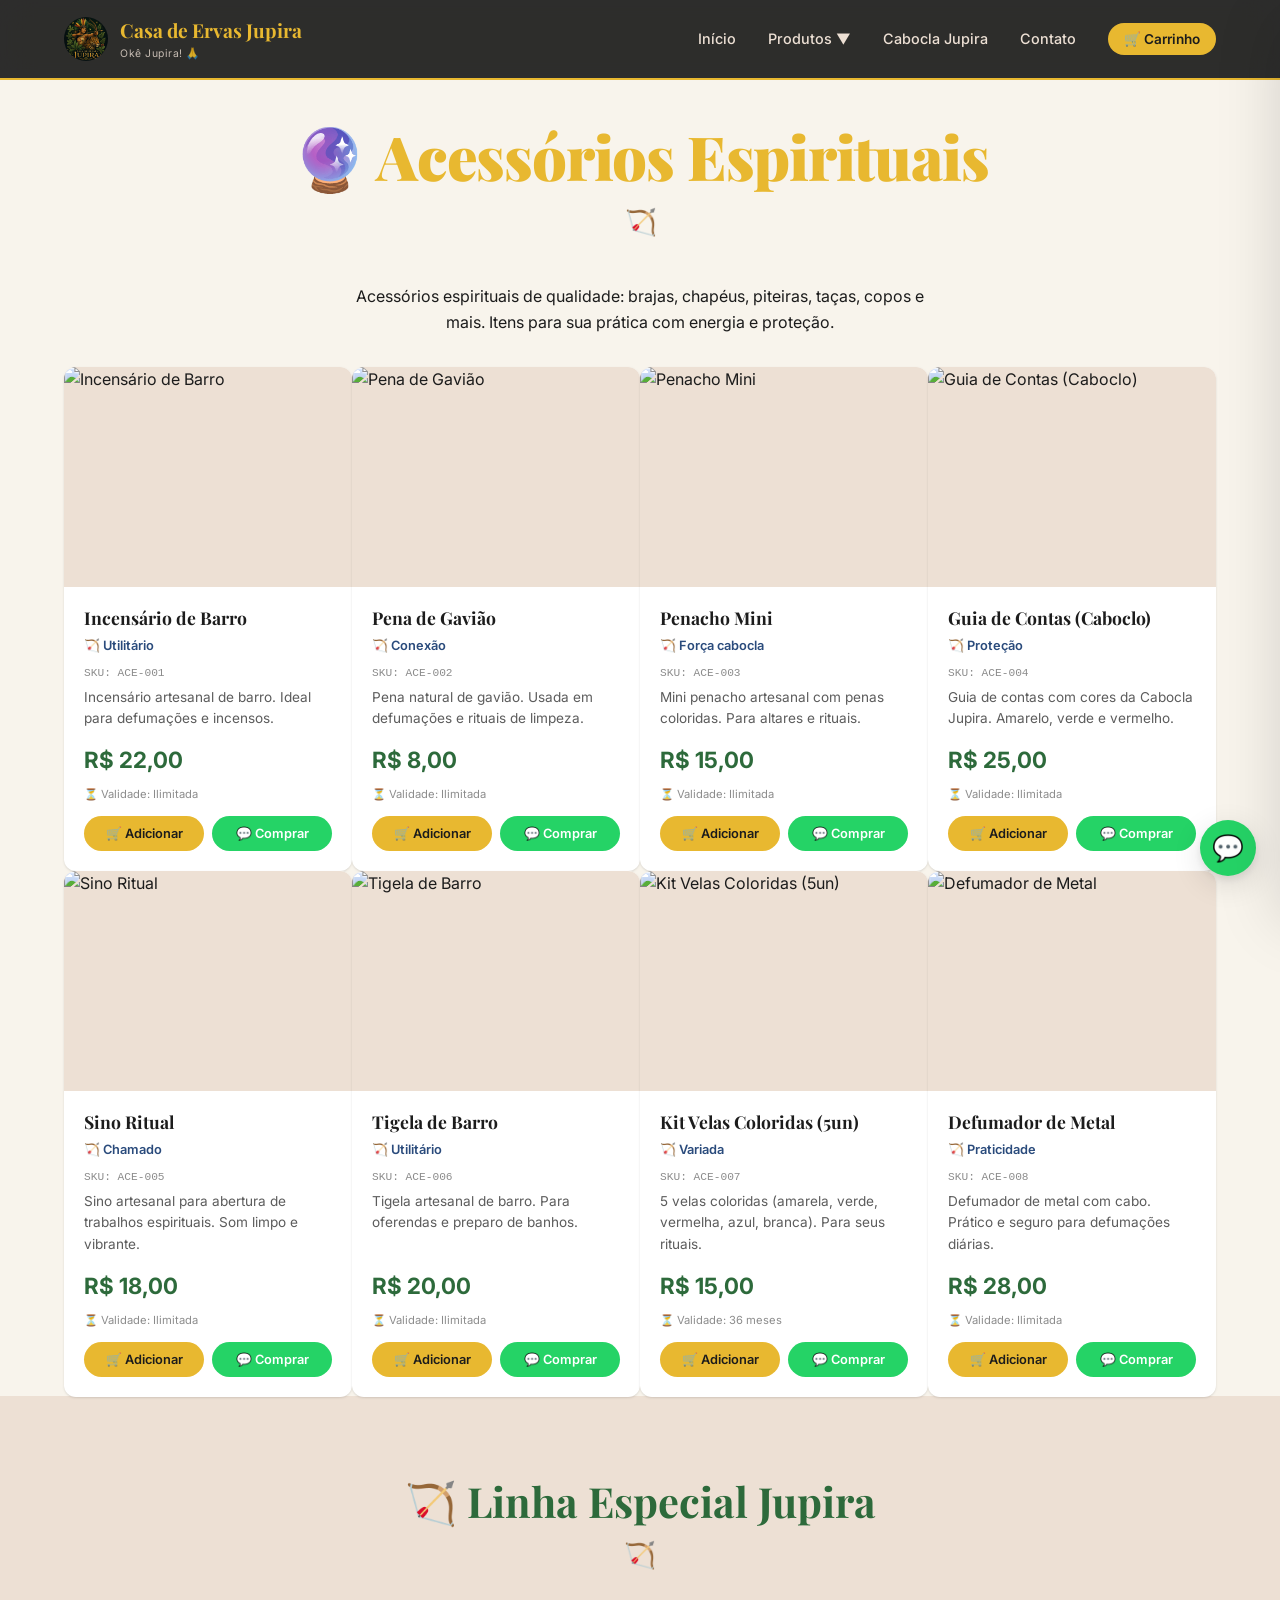
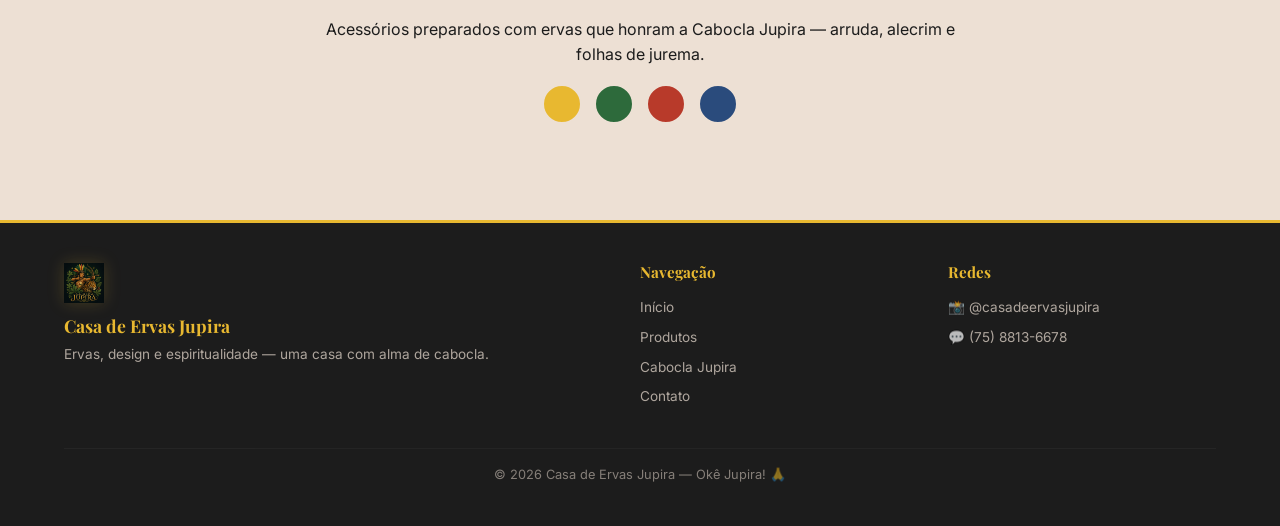
==== commit caaaf516: "feat: atualizar logo e README com nova identidade visual - Substituir logo-jupira.svg pela nova logo" ====
--- a/acessorios.html
+++ b/acessorios.html
@@ -8,7 +8,7 @@
   <link rel="preconnect" href="https://fonts.googleapis.com">
   <link href="https://fonts.googleapis.com/css2?family=Playfair+Display:wght@400;700;900&family=Inter:wght@400;500;600;700&family=DM+Serif+Display:ital@0;1&display=swap" rel="stylesheet">
   <link rel="stylesheet" href="css/style.css">
-  <link rel="icon" href="assets/images/logo-jupira.svg" type="image/svg+xml">
+  <link rel="icon" href="assets/jupira.jpeg" type="image/svg+xml">
 </head>
 <body>
 
@@ -16,7 +16,7 @@
   <header class="header">
     <div class="container">
       <a href="index.html" class="header-logo">
-        <img src="assets/images/logo-jupira.svg" alt="Casa de Ervas Jupira" width="44" height="44">
+        <img src="assets/jupira.jpeg" alt="Casa de Ervas Jupira" width="44" height="44">
         <div>
           <span>Casa de Ervas Jupira</span>
           <small>Okê Jupira! 🙏</small>
@@ -81,7 +81,7 @@
     <div class="container">
       <div class="footer-grid">
         <div class="footer-brand">
-          <img src="assets/images/logo-jupira.svg" alt="Casa de Ervas Jupira" width="40" height="40">
+          <img src="assets/jupira.jpeg" alt="Casa de Ervas Jupira" width="40" height="40">
           <h3>Casa de Ervas Jupira</h3>
           <p>Ervas, design e espiritualidade — uma casa com alma de cabocla.</p>
         </div>
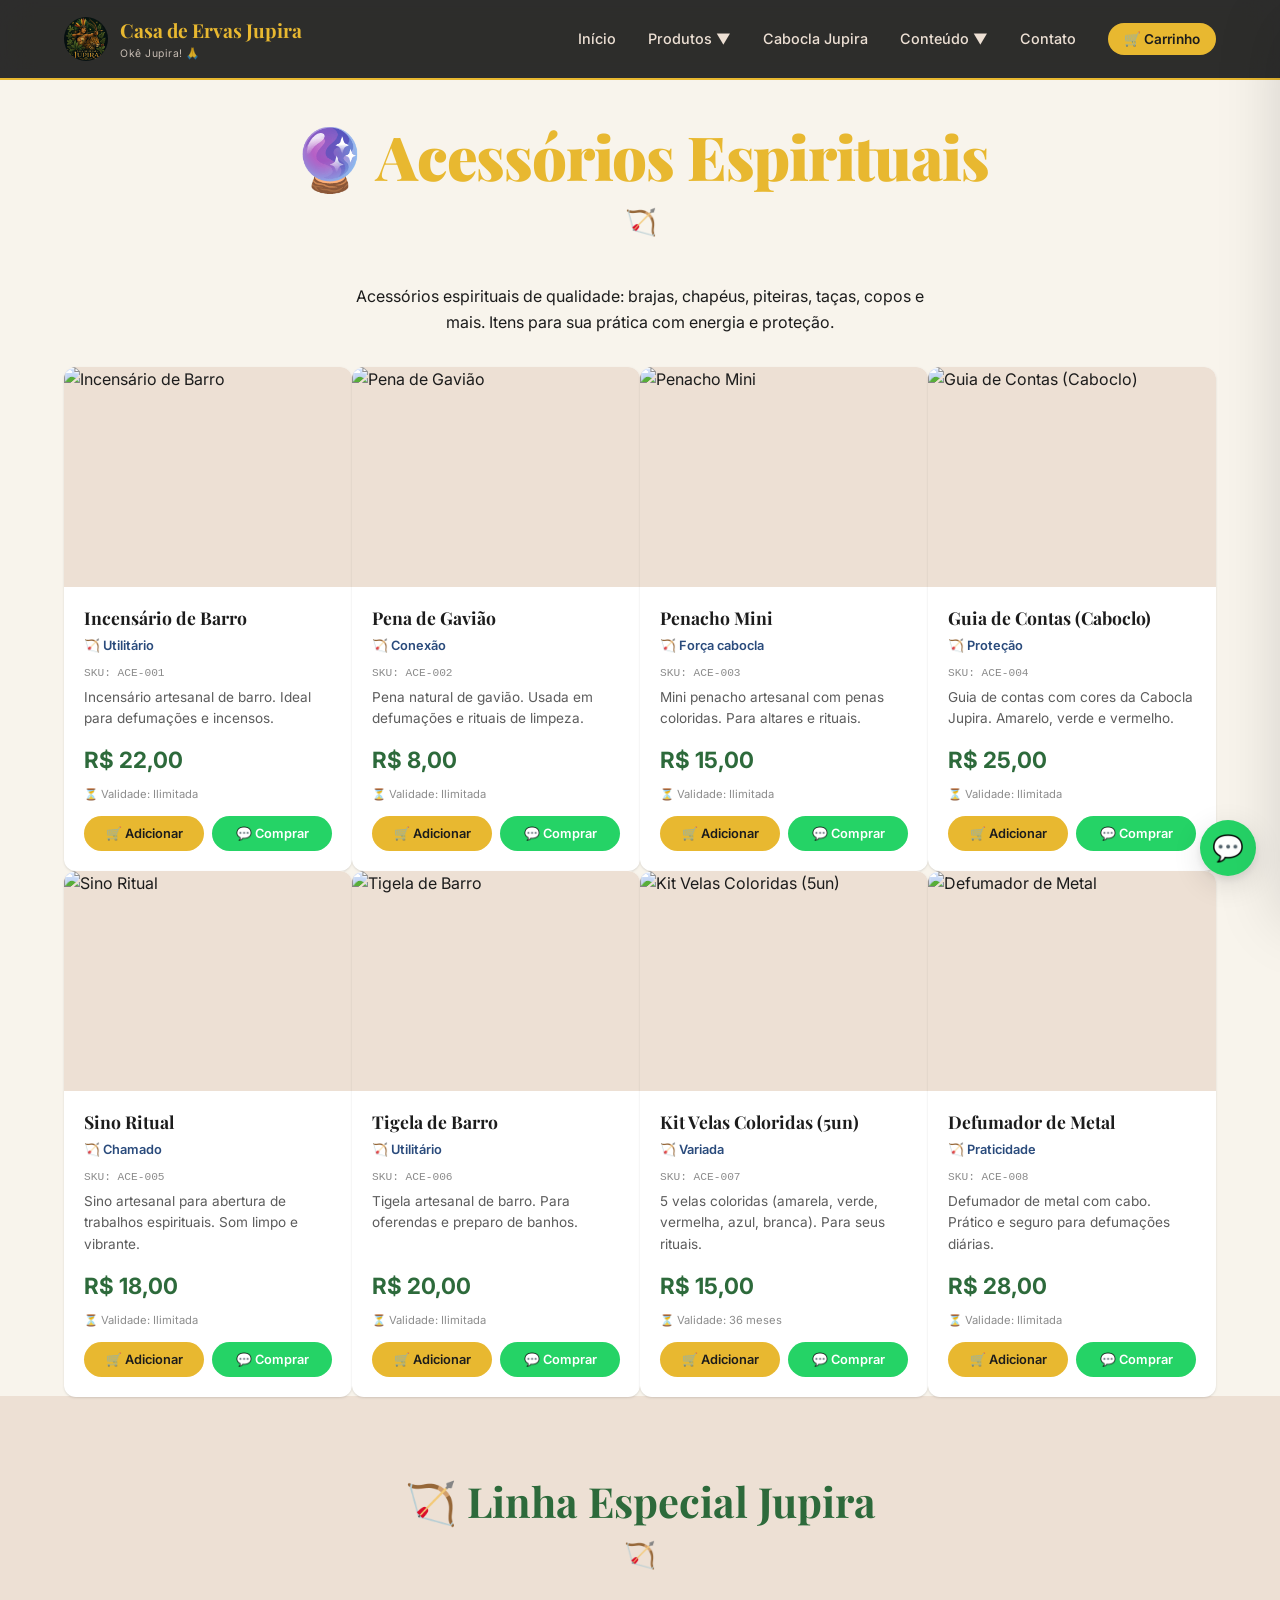
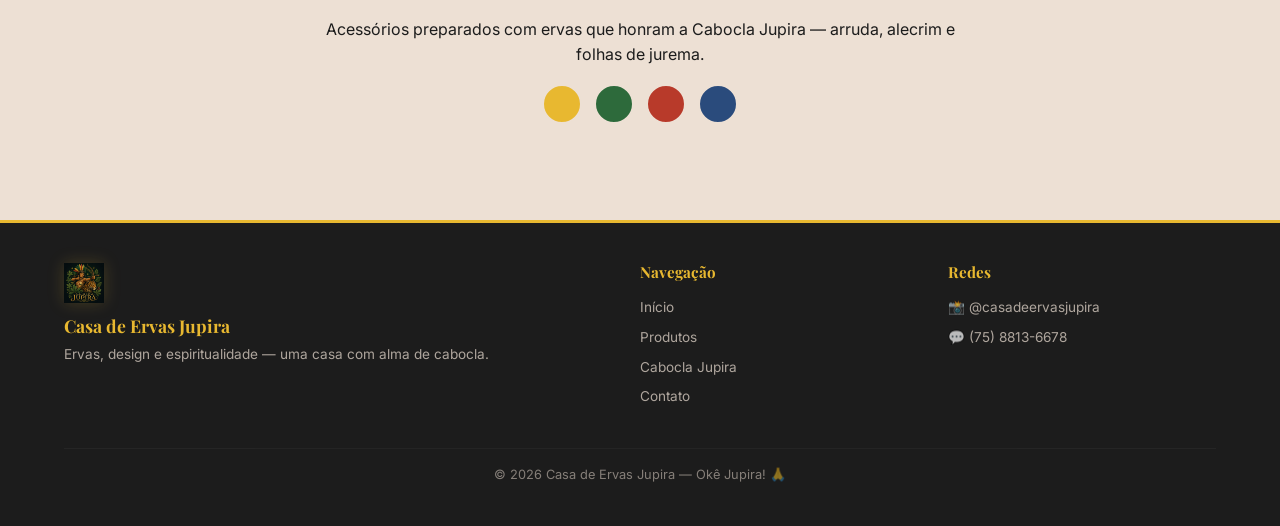
==== commit f6e91ee9: "fix: menu dropdown Conteúdo em todas as páginas + imagens únicas por produto - Adiciona dropdown Con" ====
--- a/acessorios.html
+++ b/acessorios.html
@@ -35,6 +35,13 @@
           </div>
         </div>
         <a href="sobre.html">Cabocla Jupira</a>
+        <div class="nav-dropdown">
+          <a href="#" id="conteudoToggle">Conteúdo ▼</a>
+          <div class="dropdown-menu" id="conteudoMenu">
+            <a href="blog.html">📖 Blog</a>
+            <a href="rituais.html">🔮 Rituais</a>
+          </div>
+        </div>
         <a href="contato.html">Contato</a>
         <button class="cart-btn" onclick="showCart()">
           🛒 Carrinho <span class="cart-count">0</span>
